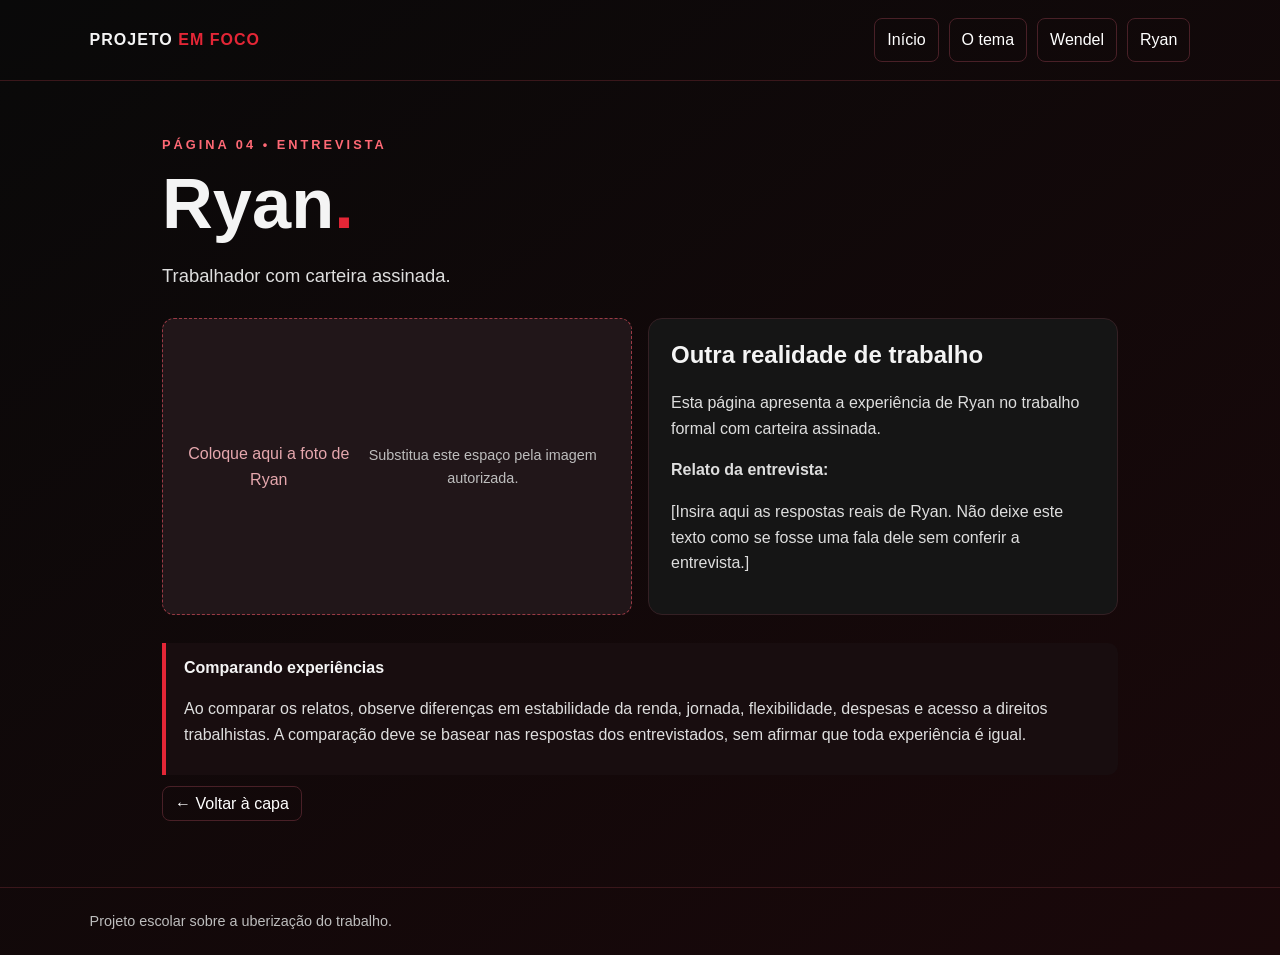
==== ryan.html @ eb2f86c7 "Add files via upload" ====
<!doctype html>
<html lang="pt-BR"><head><meta charset="utf-8"><meta name="viewport" content="width=device-width, initial-scale=1"><title>Entrevista com Ryan</title><link rel="stylesheet" href="style.css"></head>
<body><header><div class="brand">PROJETO <span>EM FOCO</span></div><nav><a href="index.html">Início</a><a href="uberizacao.html">O tema</a><a href="wendel.html">Wendel</a><a href="ryan.html">Ryan</a></nav></header>
<main><div class="eyebrow">Página 04 • Entrevista</div><h1>Ryan<span style="color:var(--red)">.</span></h1><p class="lead">Trabalhador com carteira assinada.</p><div class="grid"><div class="photo-placeholder">Coloque aqui a foto de Ryan<br><span class="small">Substitua este espaço pela imagem autorizada.</span></div><div class="card"><h2>Outra realidade de trabalho</h2><p>Esta página apresenta a experiência de Ryan no trabalho formal com carteira assinada.</p><p><strong>Relato da entrevista:</strong></p><p>[Insira aqui as respostas reais de Ryan. Não deixe este texto como se fosse uma fala dele sem conferir a entrevista.]</p></div></div>
<section class="callout"><strong>Comparando experiências</strong><p>Ao comparar os relatos, observe diferenças em estabilidade da renda, jornada, flexibilidade, despesas e acesso a direitos trabalhistas. A comparação deve se basear nas respostas dos entrevistados, sem afirmar que toda experiência é igual.</p></section><p><a class="btn" href="index.html">← Voltar à capa</a></p></main><footer>Projeto escolar sobre a uberização do trabalho.</footer></body></html>
---- style.css ----
:root{--bg:#090909;--panel:#151515;--red:#e32636;--text:#f4f4f4;--muted:#bdbdbd}
*{box-sizing:border-box}
body{margin:0;background:linear-gradient(145deg,#090909,#1a080a);color:var(--text);font-family:Arial,Helvetica,sans-serif;line-height:1.6}
header{padding:18px 7%;border-bottom:1px solid #3a171b;display:flex;justify-content:space-between;align-items:center;gap:16px;flex-wrap:wrap}
.brand{font-weight:800;letter-spacing:1px}.brand span{color:var(--red)}
nav{display:flex;gap:10px;flex-wrap:wrap}
nav a,.btn{color:white;text-decoration:none;padding:8px 12px;border:1px solid #492027;border-radius:8px}
nav a:hover,.btn:hover{background:var(--red);border-color:var(--red)}
main{max-width:1000px;margin:0 auto;padding:54px 22px;min-height:72vh}
.eyebrow{color:#ff6975;text-transform:uppercase;letter-spacing:3px;font-size:.8rem;font-weight:bold}
h1{font-size:clamp(2.2rem,6vw,4.4rem);line-height:1.05;margin:12px 0 20px}
h2{line-height:1.2}
p{color:#dedede}
.lead{font-size:1.15rem;max-width:760px}
.hero{padding:30px 0 18px}
.grid{display:grid;grid-template-columns:repeat(auto-fit,minmax(220px,1fr));gap:16px;margin:28px 0}
.card{background:var(--panel);border:1px solid #342024;border-radius:14px;padding:22px}
.card h2,.card h3{margin-top:0}
.redline{width:74px;height:5px;background:var(--red);border-radius:8px;margin:22px 0}
.callout{border-left:4px solid var(--red);padding:12px 18px;background:#180d0f;border-radius:0 10px 10px 0}
.photo-placeholder{display:flex;align-items:center;justify-content:center;min-height:230px;background:#211619;border:1px dashed #9b3a45;border-radius:12px;color:#e5a7ad;text-align:center;padding:20px}
footer{border-top:1px solid #3a171b;padding:22px 7%;color:var(--muted);font-size:.9rem}
.small{font-size:.9rem;color:var(--muted)}
ul{padding-left:22px}
@media(max-width:600px){header{padding:16px 5%}main{padding:34px 18px}}
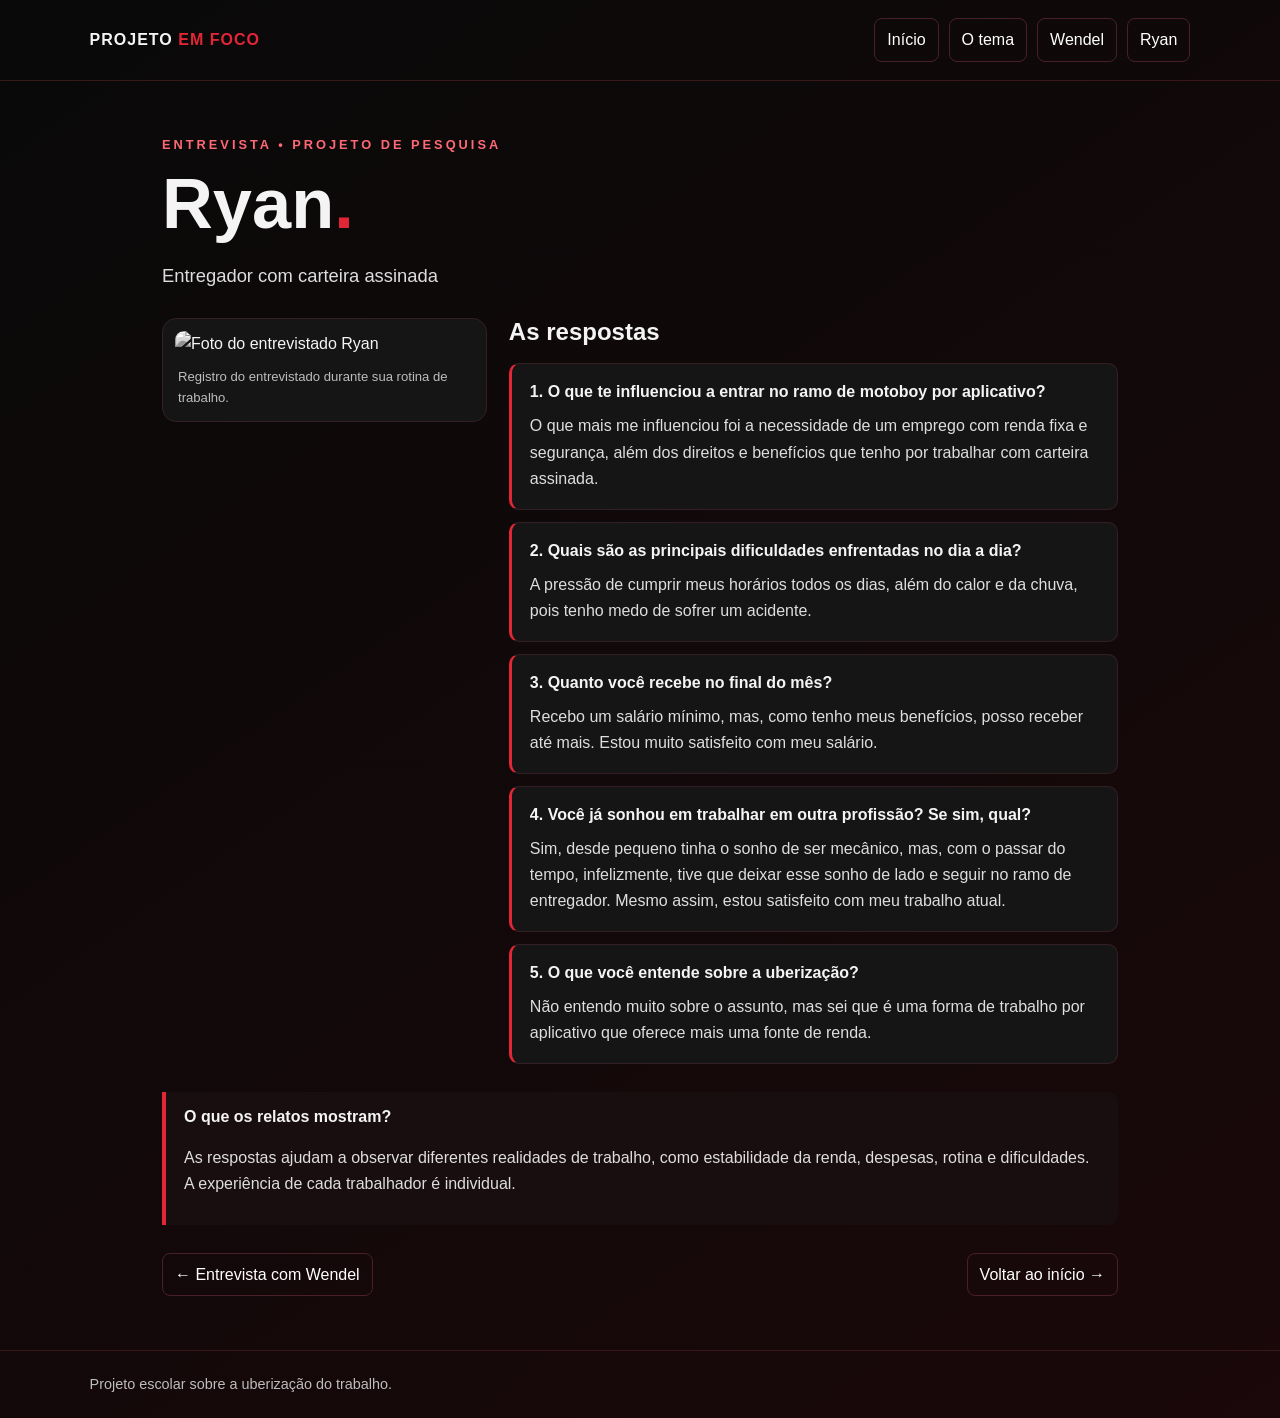
==== commit 5b1694cc: "Add files via upload" ====
--- a/ryan.html
+++ b/ryan.html
@@ -1,5 +1,21 @@
 <!doctype html>
-<html lang="pt-BR"><head><meta charset="utf-8"><meta name="viewport" content="width=device-width, initial-scale=1"><title>Entrevista com Ryan</title><link rel="stylesheet" href="style.css"></head>
-<body><header><div class="brand">PROJETO <span>EM FOCO</span></div><nav><a href="index.html">Início</a><a href="uberizacao.html">O tema</a><a href="wendel.html">Wendel</a><a href="ryan.html">Ryan</a></nav></header>
-<main><div class="eyebrow">Página 04 • Entrevista</div><h1>Ryan<span style="color:var(--red)">.</span></h1><p class="lead">Trabalhador com carteira assinada.</p><div class="grid"><div class="photo-placeholder">Coloque aqui a foto de Ryan<br><span class="small">Substitua este espaço pela imagem autorizada.</span></div><div class="card"><h2>Outra realidade de trabalho</h2><p>Esta página apresenta a experiência de Ryan no trabalho formal com carteira assinada.</p><p><strong>Relato da entrevista:</strong></p><p>[Insira aqui as respostas reais de Ryan. Não deixe este texto como se fosse uma fala dele sem conferir a entrevista.]</p></div></div>
-<section class="callout"><strong>Comparando experiências</strong><p>Ao comparar os relatos, observe diferenças em estabilidade da renda, jornada, flexibilidade, despesas e acesso a direitos trabalhistas. A comparação deve se basear nas respostas dos entrevistados, sem afirmar que toda experiência é igual.</p></section><p><a class="btn" href="index.html">← Voltar à capa</a></p></main><footer>Projeto escolar sobre a uberização do trabalho.</footer></body></html>+<html lang="pt-BR">
+<head>
+<meta charset="utf-8">
+<meta name="viewport" content="width=device-width, initial-scale=1">
+<link rel="stylesheet" href="style.css">
+<title>Entrevista com Ryan</title></head>
+<body>
+<header><div class="brand">PROJETO <span>EM FOCO</span></div>
+<nav><a href="index.html">Início</a><a href="uberizacao.html">O tema</a><a href="wendel.html">Wendel</a><a href="ryan.html">Ryan</a></nav></header>
+<main>
+<div class="eyebrow">Entrevista • Projeto de pesquisa</div>
+<h1>Ryan<span style="color:var(--red)">.</span></h1>
+<p class="lead">Entregador com carteira assinada</p>
+<div class="interview-layout">
+  <figure class="portrait"><img src="imagens/ryan.jpg" alt="Foto do entrevistado Ryan"><figcaption>Registro do entrevistado durante sua rotina de trabalho.</figcaption></figure>
+  <section class="answers"><h2>As respostas</h2><article class="qa"><h3>1. O que te influenciou a entrar no ramo de motoboy por aplicativo?</h3><p>O que mais me influenciou foi a necessidade de um emprego com renda fixa e segurança, além dos direitos e benefícios que tenho por trabalhar com carteira assinada.</p></article><article class="qa"><h3>2. Quais são as principais dificuldades enfrentadas no dia a dia?</h3><p>A pressão de cumprir meus horários todos os dias, além do calor e da chuva, pois tenho medo de sofrer um acidente.</p></article><article class="qa"><h3>3. Quanto você recebe no final do mês?</h3><p>Recebo um salário mínimo, mas, como tenho meus benefícios, posso receber até mais. Estou muito satisfeito com meu salário.</p></article><article class="qa"><h3>4. Você já sonhou em trabalhar em outra profissão? Se sim, qual?</h3><p>Sim, desde pequeno tinha o sonho de ser mecânico, mas, com o passar do tempo, infelizmente, tive que deixar esse sonho de lado e seguir no ramo de entregador. Mesmo assim, estou satisfeito com meu trabalho atual.</p></article><article class="qa"><h3>5. O que você entende sobre a uberização?</h3><p>Não entendo muito sobre o assunto, mas sei que é uma forma de trabalho por aplicativo que oferece mais uma fonte de renda.</p></article></section>
+</div>
+<section class="callout"><strong>O que os relatos mostram?</strong><p>As respostas ajudam a observar diferentes realidades de trabalho, como estabilidade da renda, despesas, rotina e dificuldades. A experiência de cada trabalhador é individual.</p></section>
+<div class="page-nav"><a class="btn" href="wendel.html">← Entrevista com Wendel</a><a class="btn" href="index.html">Voltar ao início →</a></div>
+</main><footer>Projeto escolar sobre a uberização do trabalho.</footer></body></html>
--- a/style.css
+++ b/style.css
@@ -24,3 +24,16 @@
 .small{font-size:.9rem;color:var(--muted)}
 ul{padding-left:22px}
 @media(max-width:600px){header{padding:16px 5%}main{padding:34px 18px}}
+
+/* Entrevistas */
+.interview-layout{display:grid;grid-template-columns:minmax(220px, .8fr) minmax(0,1.5fr);gap:22px;align-items:start;margin:28px 0}
+.portrait{margin:0;position:sticky;top:18px;background:#151515;border:1px solid #342024;border-radius:14px;padding:12px}
+.portrait img{display:block;width:100%;max-height:640px;object-fit:cover;object-position:center;border-radius:9px;filter:grayscale(100%)}
+.portrait figcaption{font-size:.82rem;color:#bdbdbd;padding:9px 3px 1px}
+.answers{display:grid;gap:12px}
+.answers>h2{margin:0 0 4px}
+.qa{background:#151515;border:1px solid #342024;border-left:3px solid var(--red);border-radius:10px;padding:16px 18px}
+.qa h3{font-size:1rem;margin:0 0 10px;line-height:1.45}
+.qa p{margin:0;line-height:1.65}
+.page-nav{display:flex;justify-content:space-between;gap:12px;flex-wrap:wrap;margin-top:28px}
+@media(max-width:700px){.interview-layout{grid-template-columns:1fr}.portrait{position:static;max-width:420px;margin:0 auto;width:100%}}
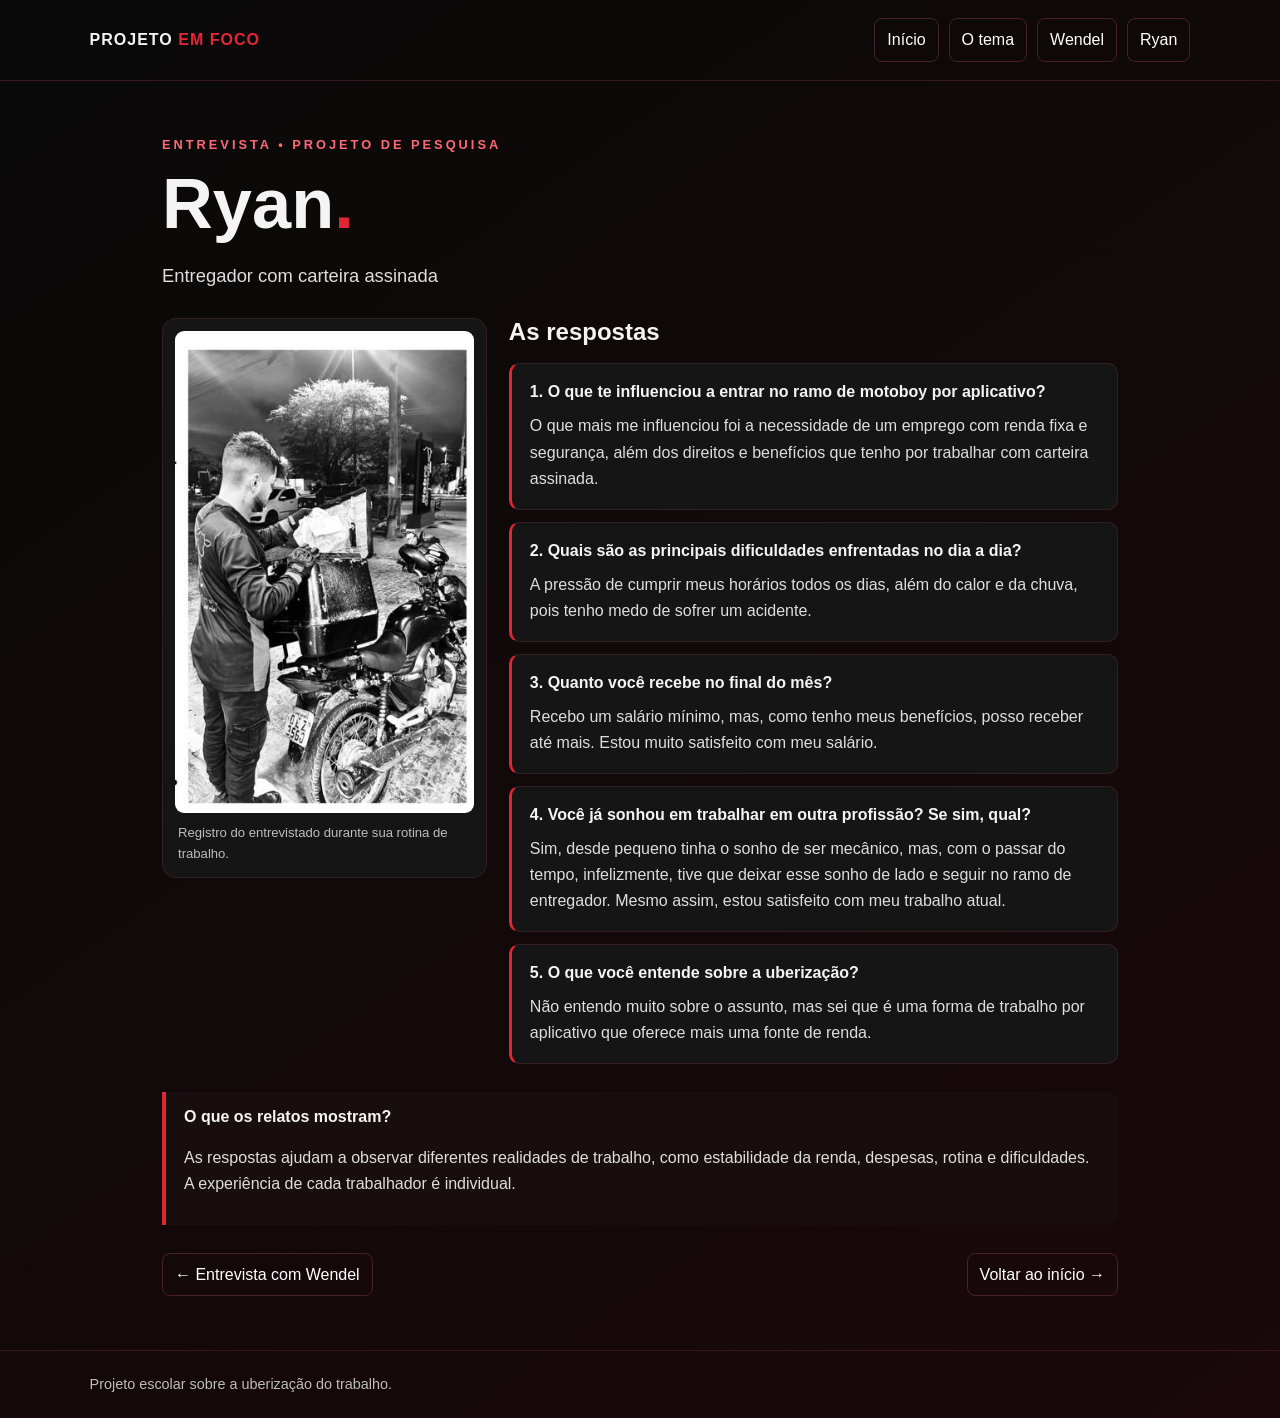
==== commit b1ac4510: "Fix image source path in ryan.html" ====
--- a/ryan.html
+++ b/ryan.html
@@ -13,9 +13,9 @@
 <h1>Ryan<span style="color:var(--red)">.</span></h1>
 <p class="lead">Entregador com carteira assinada</p>
 <div class="interview-layout">
-  <figure class="portrait"><img src="imagens/ryan.jpg" alt="Foto do entrevistado Ryan"><figcaption>Registro do entrevistado durante sua rotina de trabalho.</figcaption></figure>
+  <figure class="portrait"><img src="ryan.jpg" alt="Foto do entrevistado Ryan"><figcaption>Registro do entrevistado durante sua rotina de trabalho.</figcaption></figure>
   <section class="answers"><h2>As respostas</h2><article class="qa"><h3>1. O que te influenciou a entrar no ramo de motoboy por aplicativo?</h3><p>O que mais me influenciou foi a necessidade de um emprego com renda fixa e segurança, além dos direitos e benefícios que tenho por trabalhar com carteira assinada.</p></article><article class="qa"><h3>2. Quais são as principais dificuldades enfrentadas no dia a dia?</h3><p>A pressão de cumprir meus horários todos os dias, além do calor e da chuva, pois tenho medo de sofrer um acidente.</p></article><article class="qa"><h3>3. Quanto você recebe no final do mês?</h3><p>Recebo um salário mínimo, mas, como tenho meus benefícios, posso receber até mais. Estou muito satisfeito com meu salário.</p></article><article class="qa"><h3>4. Você já sonhou em trabalhar em outra profissão? Se sim, qual?</h3><p>Sim, desde pequeno tinha o sonho de ser mecânico, mas, com o passar do tempo, infelizmente, tive que deixar esse sonho de lado e seguir no ramo de entregador. Mesmo assim, estou satisfeito com meu trabalho atual.</p></article><article class="qa"><h3>5. O que você entende sobre a uberização?</h3><p>Não entendo muito sobre o assunto, mas sei que é uma forma de trabalho por aplicativo que oferece mais uma fonte de renda.</p></article></section>
 </div>
 <section class="callout"><strong>O que os relatos mostram?</strong><p>As respostas ajudam a observar diferentes realidades de trabalho, como estabilidade da renda, despesas, rotina e dificuldades. A experiência de cada trabalhador é individual.</p></section>
 <div class="page-nav"><a class="btn" href="wendel.html">← Entrevista com Wendel</a><a class="btn" href="index.html">Voltar ao início →</a></div>
-</main><footer>Projeto escolar sobre a uberização do trabalho.</footer></body></html>+</main><footer>Projeto escolar sobre a uberização do trabalho.</footer></body></html>
